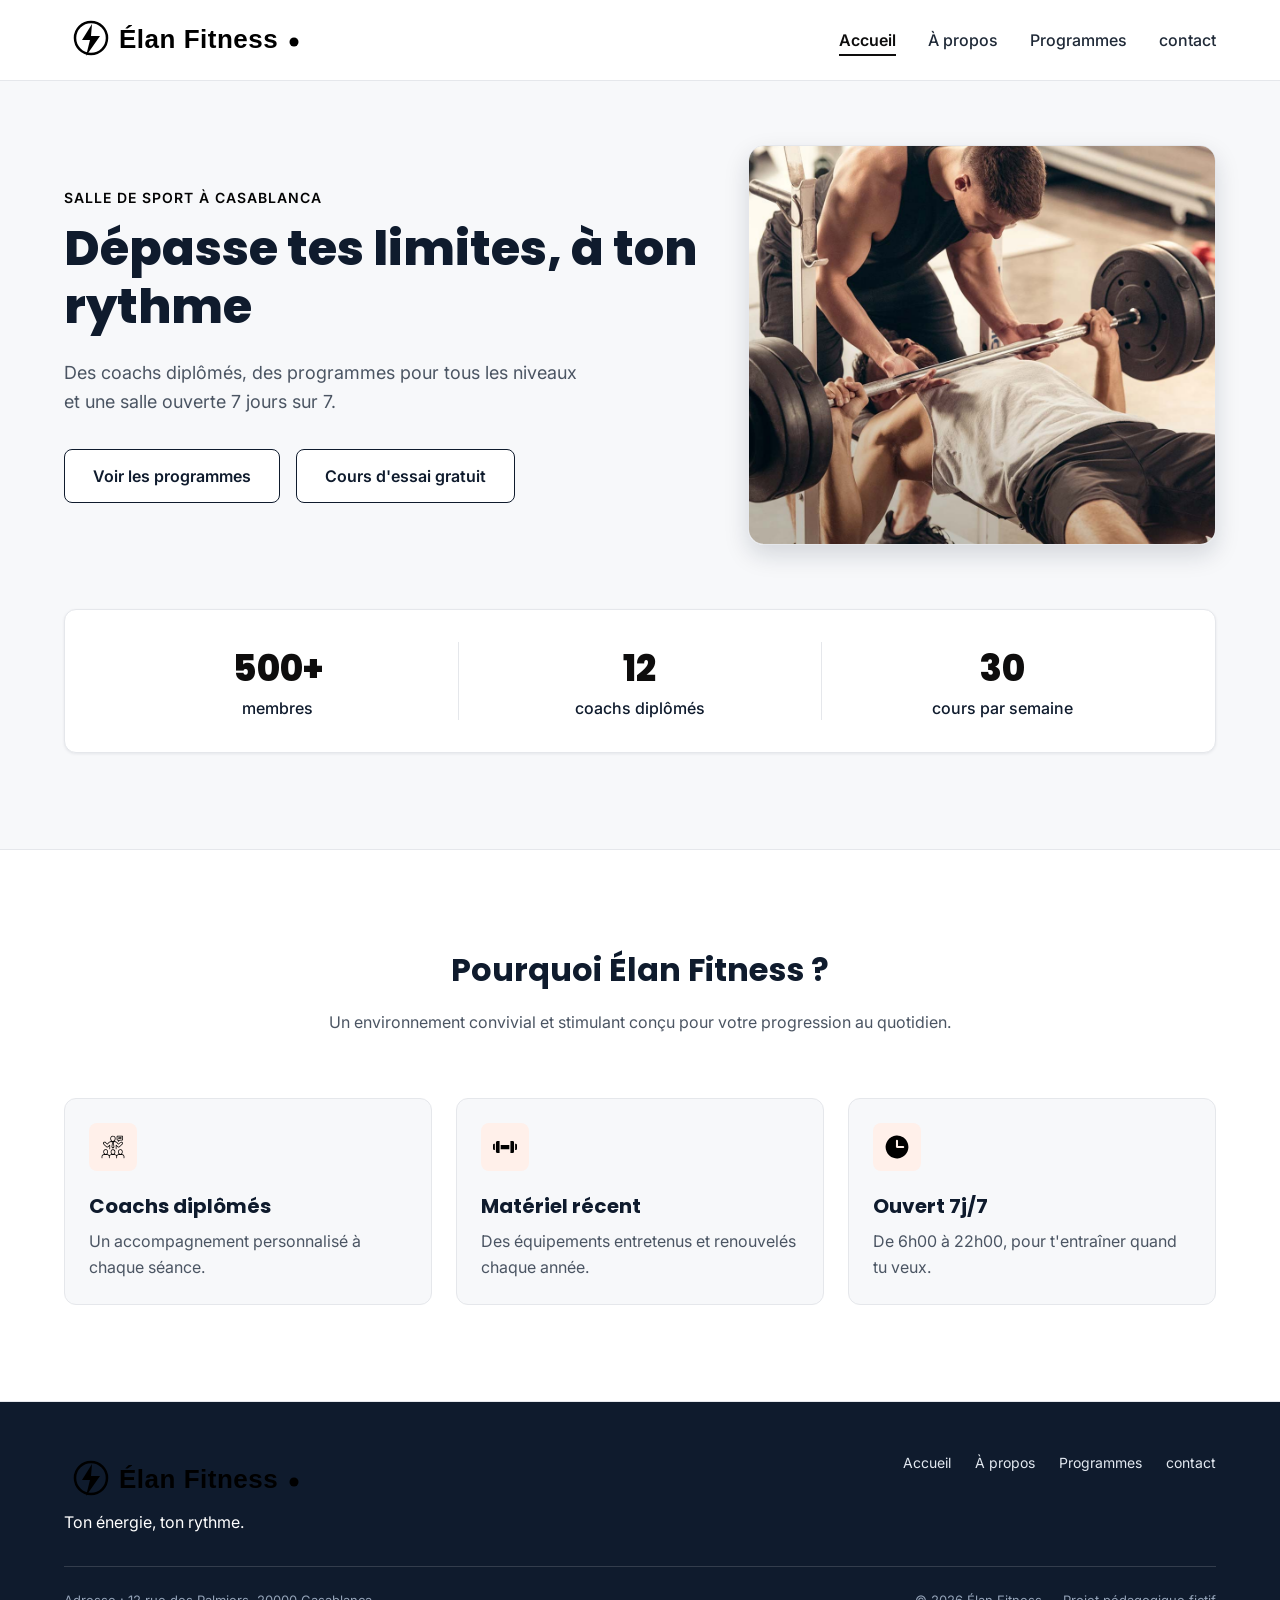
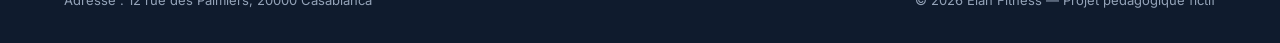
==== index.html @ d227dea6 "animation edit all page" ====
<!DOCTYPE html>
<html lang="fr">
<head>
  <meta charset="UTF-8">
  <meta name="viewport" content="width=device-width, initial-scale=1.0">
  <meta name="description" content="Élan Fitness, salle de sport à Casablanca : musculation, yoga, cardio et boxe fitness avec des coachs diplômés. Réservez votre cours d'essai gratuit.">
  <title>Élan Fitness | Salle de sport à Casablanca</title>
  <link rel="icon" href="img/logo.svg">

  <link rel="preconnect" href="https://fonts.googleapis.com">
  <link rel="preconnect" href="https://fonts.gstatic.com" crossorigin>
  <link href="https://fonts.googleapis.com/css2?family=Inter:wght@400;500;600&family=Poppins:wght@600;700;800&display=swap" rel="stylesheet">

  <link rel="stylesheet" href="style.css">
</head>

<body>


  <header class="en-tete">
    <div class="conteneur en-tete-contenu">
      <a target = "#accueil" href ="index.html" class="logo-link">
      <img src="img/logo.svg">
      

         <nav aria-label="Navigation principale">
        <ul class="menu">
          <li><a target = "#accueil" href ="index.html" class="lien-actif">Accueil</a></li>
          <li><a target = "#a-propos" href ="propos.html" >À propos</a></li>
          <li><a target="_blank"  href="programmes.html" >Programmes</a></li>
          <li><a target = "#contact" href ="contact.html" >contact</a></li>
        </ul>
      </nav>
    </div>
  </header>

  <main>

    <section id="accueil" class="hero">
      <div class="conteneur">

        <div class="hero-contenu">
          <div class="hero-texte">
            <p class="sur-titre">Salle de sport à Casablanca</p>
            <h1>Dépasse tes limites, à ton rythme</h1>
            <p class="hero-description">
              Des coachs diplômés, des programmes pour tous les niveaux et une salle ouverte 7 jours sur 7.
            </p>
            <div class="boutons">
              <a target = "#programmes" href ="programmes.html" class="bouton bouton-principal">Voir les programmes</a>
              <a target = "#contact" href ="contact.html" class="bouton bouton-secondaire">Cours d'essai gratuit</a>
            </div>
          </div>

          <img class="hero-image" src="img/hero.jpg" alt="Des personnes s'entraînent dans une salle de sport lumineuse à Casablanca">
        </div>

        <div class="chiffres">
          <div class="chiffre">
            <p class="chiffre-nombre">500+</p>
            <p>membres</p>
          </div>
          <div class="chiffre">
            <p class="chiffre-nombre">12</p>
            <p>coachs diplômés</p>
          </div>
          <div class="chiffre">
            <p class="chiffre-nombre">30</p>
            <p>cours par semaine</p>
          </div>
        </div>

      </div>
    </section>

    <section class="section section-blanche">
      <div class="conteneur">

        <div class="section-titre">
          <h2>Pourquoi Élan Fitness ?</h2>
          <p>Un environnement convivial et stimulant conçu pour votre progression au quotidien.</p>
        </div>

        <div class="cartes">
          <article class="carte carte-avantage">
            <div class="icone"><img src="img/icone-coach.svg" alt=""></div>
            <h3>Coachs diplômés</h3>
            <p>Un accompagnement personnalisé à chaque séance.</p>
          </article>

          <article class="carte carte-avantage">
            <div class="icone"><img src="img/icone-materiel.svg" alt=""></div>
            <h3>Matériel récent</h3>
            <p>Des équipements entretenus et renouvelés chaque année.</p>
          </article>

          <article class="carte carte-avantage">
            <div class="icone"><img src="img/icone-horloge.svg" alt=""></div>
            <h3>Ouvert 7j/7</h3>
            <p>De 6h00 à 22h00, pour t'entraîner quand tu veux.</p>
          </article>
        </div>

      </div>
    </section>

  </main>

  <footer class="pied-de-page">
    <div class="conteneur">

      <div class="pied-haut">
        <div>
      
      <p target = "#accueil" href ="index.html" class="logo-link">
      <img src="img/logo.svg" alt="Élan Fitness"class="logo-footer"
          class="slogan">Ton énergie, ton rythme.</p>
        </div>

        <nav aria-label="Navigation du pied de page">
          <ul class="menu menu-pied">
          <li><a target = "#accueil" href ="index.html" >Accueil</a></li>
          <li><a target = "#a-propos" href ="propos.html" >À propos</a></li>
          <li><a target = "#programmes" href ="programmes.html" >Programmes</a></li>
          <li><a target = "#contact" href ="contact.html" >contact</a></li>
          </ul>
        </nav>
      </div>

      <div class="pied-bas">
        <p>Adresse : 12 rue des Palmiers, 20000 Casablanca</p>
        <p>&copy; 2026 Élan Fitness — Projet pédagogique fictif</p>
      </div>

    </div>
  </footer>

</body>
</html>
---- style.css ----
* {
  box-sizing: border-box;
  margin: 0;
  padding: 0;
}

html {
  scroll-behavior: smooth;
}

body {
  font-family: 'Inter', Arial, sans-serif;
  font-size: 16px;
  line-height: 1.5;
  color: #1F2937;
  background-color: #F7F8FA;
}

h1, h2, h3, h4 {
  font-family: 'Poppins', Arial, sans-serif;
  color: #0F1B2D;
}

a {
  color: inherit;
  text-decoration: none;
}

ul {
  list-style: none;
}

img {
  display: block;
  max-width: 100%;
}

a:focus-visible,
button:focus-visible {
  outline: 3px solid #0b0b0b;
  outline-offset: 2px;
}

.conteneur {
  width: 100%;
  max-width: 1200px;
  margin: 0 auto;
  padding: 0 24px;
}

.section {
  padding: 96px 0;
}

.section-blanche {
  background-color: #FFFFFF;
  border-top: 1px solid #E5E7EB;
  border-bottom: 1px solid #E5E7EB;
}

.section-titre {
  max-width: 640px;
  margin: 0 auto 64px;
  text-align: center;
}

.section-titre h2 {
  font-size: 32px;
  margin-bottom: 16px;
}

.section-titre h3 {
  font-size: 26px;
  margin-bottom: 12px;
}

.section-titre p {
  color: #4B5563;
}

.sur-titre {
  font-size: 14px;
  font-weight: 600;
  color: #030303;
  text-transform: uppercase;
  letter-spacing: 1px;
  margin-bottom: 12px;
}

.bouton {
  display: inline-block;
  padding: 14px 28px;
  border-radius: 8px;
  font-size: 16px;
  font-weight: 600;
  text-align: center;
  cursor: pointer;
  transition: 150ms ease;
  
}

.bouton-principal {
  background-color: #FFFFFF;
  border: 1px solid #0F1B2D;
  color: #0F1B2D;


}

.bouton-principal:hover {
  background-color: #000000;
  color: #FFFFFF
}

.bouton-secondaire {
  background-color: #FFFFFF;
  border: 1px solid #0F1B2D;
  color: #0F1B2D;
}

.bouton-secondaire:hover {
  background-color: #000000;
  color: #FFFFFF
}

.cartes {
  display: flex;
  gap: 24px;
}

.carte {
  flex: 1;
  background-color: #FFFFFF;
  border: 1px solid #E5E7EB;
  border-radius: 12px;
  box-shadow: 0 1px 3px rgba(15, 27, 45, 0.08);
}
.carte:hover {
  scale: 1.1;
}

.icone {
  width: 48px;
  height: 48px;
  background-color: #FFF0EA;
  border-radius: 8px;
  display: flex;
  align-items: center;
  justify-content: center;
}

.icone img {
  width: 24px;
  height: 24px;
}

.icone-petite {
  width: 32px;
  height: 32px;
  border-radius: 50%;
}

.icone-petite img {
  width: 16px;
  height: 16px;
}

.en-tete {
  position: sticky;
  top: 0;
  z-index: 10;
  background-color: #FFFFFF;
  border-bottom: 1px solid #E5E7EB;
}

.en-tete-contenu {
  height: 80px;
  display: flex;
  align-items: center;
  justify-content: space-between;
}

.logo {
  display: flex;
  align-items: center;
  font-family: 'Poppins', Arial, sans-serif;
  font-size: 24px;
  font-weight: 700;
  color: #0F1B2D;
}

.logo::after {
  content: "";
  width: 10px;
  height: 10px;
  margin-left: 8px;
  background-color: #000000;
  border-radius: 50%;
}

.menu {
  display: flex;
  gap: 32px;
}

.menu a {
  font-weight: 500;
  padding-bottom: 4px;
  border-bottom: 2px solid transparent;
}

.menu a:hover {
  color: #0e0d0d;
}

.menu .lien-actif {
  color: #0e0d0d;
  font-weight: 600;
  border-bottom-color: #0e0d0d;
}

.hero {
  padding: 64px 0 96px;
}

.hero-contenu {
  display: flex;
  align-items: center;
  gap: 32px;
}

.hero-texte {
  flex: 7;
}

.hero-texte h1 {
  font-size: 48px;
  font-weight: 800;
  line-height: 1.2;
  margin-bottom: 24px;
}

.hero-description {
  max-width: 520px;
  font-size: 18px;
  line-height: 1.6;
  color: #4B5563;
  margin-bottom: 32px;
}

.boutons {
  display: flex;
  flex-wrap: wrap;
  gap: 16px;
}

.hero-image {
  flex: 5;
  min-width: 0;
  height: 400px;
  object-fit: cover;
  border-radius: 16px;
  border: 1px solid #E5E7EB;
  box-shadow: 0 10px 25px rgba(15, 27, 45, 0.15);
}

.chiffres {
  display: flex;
  margin-top: 64px;
  padding: 32px;
  background-color: #FFFFFF;
  border: 1px solid #E5E7EB;
  border-radius: 12px;
  box-shadow: 0 1px 3px rgba(15, 27, 45, 0.08);
}
.chiffres:hover {
  scale: 1.10;
}

.chiffre {
  flex: 1;
  text-align: center;
  font-weight: 500;
  color: #0F1B2D;
}

.chiffre + .chiffre {
  border-left: 1px solid #E5E7EB;
}

.chiffre-nombre {
  font-family: 'Poppins', Arial, sans-serif;
  font-size: 36px;
  font-weight: 800;
  color: #0e0d0d;
}

.carte-avantage {
  padding: 24px;
  background-color: #F7F8FA;
  box-shadow: none;
}

.carte-avantage .icone {
  margin-bottom: 20px;
}

.carte-avantage h3 {
  font-size: 20px;
  margin-bottom: 8px;
}

.carte-avantage p {
  color: #4B5563;
  line-height: 1.6;
}

.apropos-contenu {
  display: flex;
  align-items: center;
  gap: 64px;
}

.apropos-texte {
  flex: 7;
}

.apropos-texte h2 {
  font-size: 36px;
  line-height: 1.2;
  margin-bottom: 20px;
}

.apropos-texte p {
  color: #4B5563;
  line-height: 1.7;
  margin-bottom: 16px;
}

.valeurs {
  display: flex;
  gap: 16px;
  margin-top: 32px;
}

.valeur {
  flex: 1;
  display: flex;
  align-items: center;
  gap: 12px;
  padding: 12px 16px;
  background-color: #FFFFFF;
  border: 1px solid #E5E7EB;
  border-radius: 12px;
  font-family: 'Poppins', Arial, sans-serif;
  font-size: 14px;
  font-weight: 600;
  color: #0F1B2D;
}
.valeur:hover {
scale: 1.15;

}

.apropos-image {
  flex: 5;
  min-width: 0;
  height: 360px;
  object-fit: cover;
  border-radius: 16px;
  box-shadow: 0 10px 25px rgba(15, 27, 45, 0.15);
}

.carte-programme {
  display: flex;
  flex-direction: column;
  overflow: hidden;
}


.carte-programme > img {
  width: 100%;
  height: 200px;
  object-fit: cover;
}

.programme-corps {
  flex: 1;
  display: flex;
  flex-direction: column;
  padding: 20px;
}

.programme-corps h3 {
  font-size: 20px;
  margin-bottom: 8px;
}

.programme-corps p {
  font-size: 15px;
  color: #4B5563;
}

.etiquette {
  align-self: flex-start;
  padding: 4px 10px;
  margin-bottom: 12px;
  border-radius: 6px;
  font-size: 12px;
  font-weight: 600;
}

.etiquette-orange {
  background-color: #FFEDE5;
  color: #0e0d0d;
}

.etiquette-bleue {
  background-color: #DBEAFE;
  color: #1D4ED8;
}

.etiquette-verte {
  background-color: #D1FAE5;
  color: #047857;
}


.programme-corps .duree {
  display: flex;
  align-items: center;
  gap: 8px;
  margin-top: auto;
  padding-top: 16px;
  border-top: 1px solid #E5E7EB;
  font-size: 13px;
  font-weight: 600;
  color: #0F1B2D;
}

.programme-corps h3 + p {
  margin-bottom: 16px;
}

.duree img {
  width: 16px;
  height: 16px;
}

.formules {
  margin-top: 96px;
}

.formule {
  position: relative;
  display: flex;
  flex-direction: column;
  padding: 28px;
}

.formule h4 {
  font-size: 20px;
}

.prix {
  margin: 8px 0 16px;
  font-family: 'Poppins', Arial, sans-serif;
  font-size: 30px;
  font-weight: 800;
  color: #0e0d0d;
}

.prix span {
  font-family: 'Inter', Arial, sans-serif;
  font-size: 16px;
  font-weight: 500;
  color: #4B5563;
}

.prix-note {
  margin: -8px 0 16px;
  font-size: 13px;
  color: #4B5563;
}

.formule-liste {
  flex: 1;
  margin-bottom: 24px;
}

.formule-liste li {
  padding-left: 28px;
  margin-bottom: 12px;
  font-size: 15px;
  background-image: url('img/icone-check.svg');
  background-repeat: no-repeat;
  background-position: left center;
  background-size: 16px;
}

.formule .bouton {
  display: block;
}

.formule-populaire {
  border: 2px solid #0e0d0d;
  box-shadow: 0 10px 25px rgba(255, 107, 44, 0.2);
}

.badge-populaire {
  position: absolute;
  top: -14px;
  left: 50%;
  transform: translateX(-50%);
  padding: 4px 14px;
  background-color: #0e0d0d;
  border-radius: 999px;
  font-size: 12px;
  font-weight: 700;
  text-transform: uppercase;
  color: #FFFFFF;
}

.pied-de-page {
  padding: 48px 0 32px;
  background-color: #0F1B2D;
  color: #FFFFFF;
}

.pied-haut {
  display: flex;
  justify-content: space-between;
  align-items: flex-start;
  padding-bottom: 32px;
  border-bottom: 1px solid rgba(255, 255, 255, 0.15);
}

.logo-clair {
  color: #FFFFFF;
}

.slogan {
  margin-top: 8px;
  font-size: 14px;
  font-style: italic;
  color: #CBD5E1;
}

.menu-pied {
  gap: 24px;
}

.menu-pied a {
  font-size: 14px;
  font-weight: 400;
  color: #E2E8F0;
}

.pied-bas {
  display: flex;
  justify-content: space-between;
  margin-top: 24px;
  font-size: 13px;
  color: #94A3B8;
}
@media only screen and (max-width: 800px) {
  .container {
    width: 90%;
  }

  .contact-box {
    flex-direction: column;
  }

  .contact-left, 
  .contact-right {
    width: 100%;
  }
}


@media (max-width: 992px) {
  .hero-contenu,
  .apropos-contenu,
  .cartes,
  .valeurs {
    flex-direction: column;
    gap: 24px;
  }

  .chiffres {
    flex-direction: column;
    gap: 16px;
  }

  .chiffre + .chiffre {
    border-left: none;
    border-top: 1px solid #E5E7EB;
    padding-top: 16px;
  }

  .pied-haut,
  .pied-bas {
    flex-direction: column;
    align-items: center;
    text-align: center;
    gap: 16px;
  }
.en-tete-contenu {
  height: auto !important;
  padding: 14px 20px;
  flex-direction: column;
  gap: 12px;
}
.menu {
  flex-wrap: wrap;
  justify-content: center;
  gap: 10px 16xp;
}
}
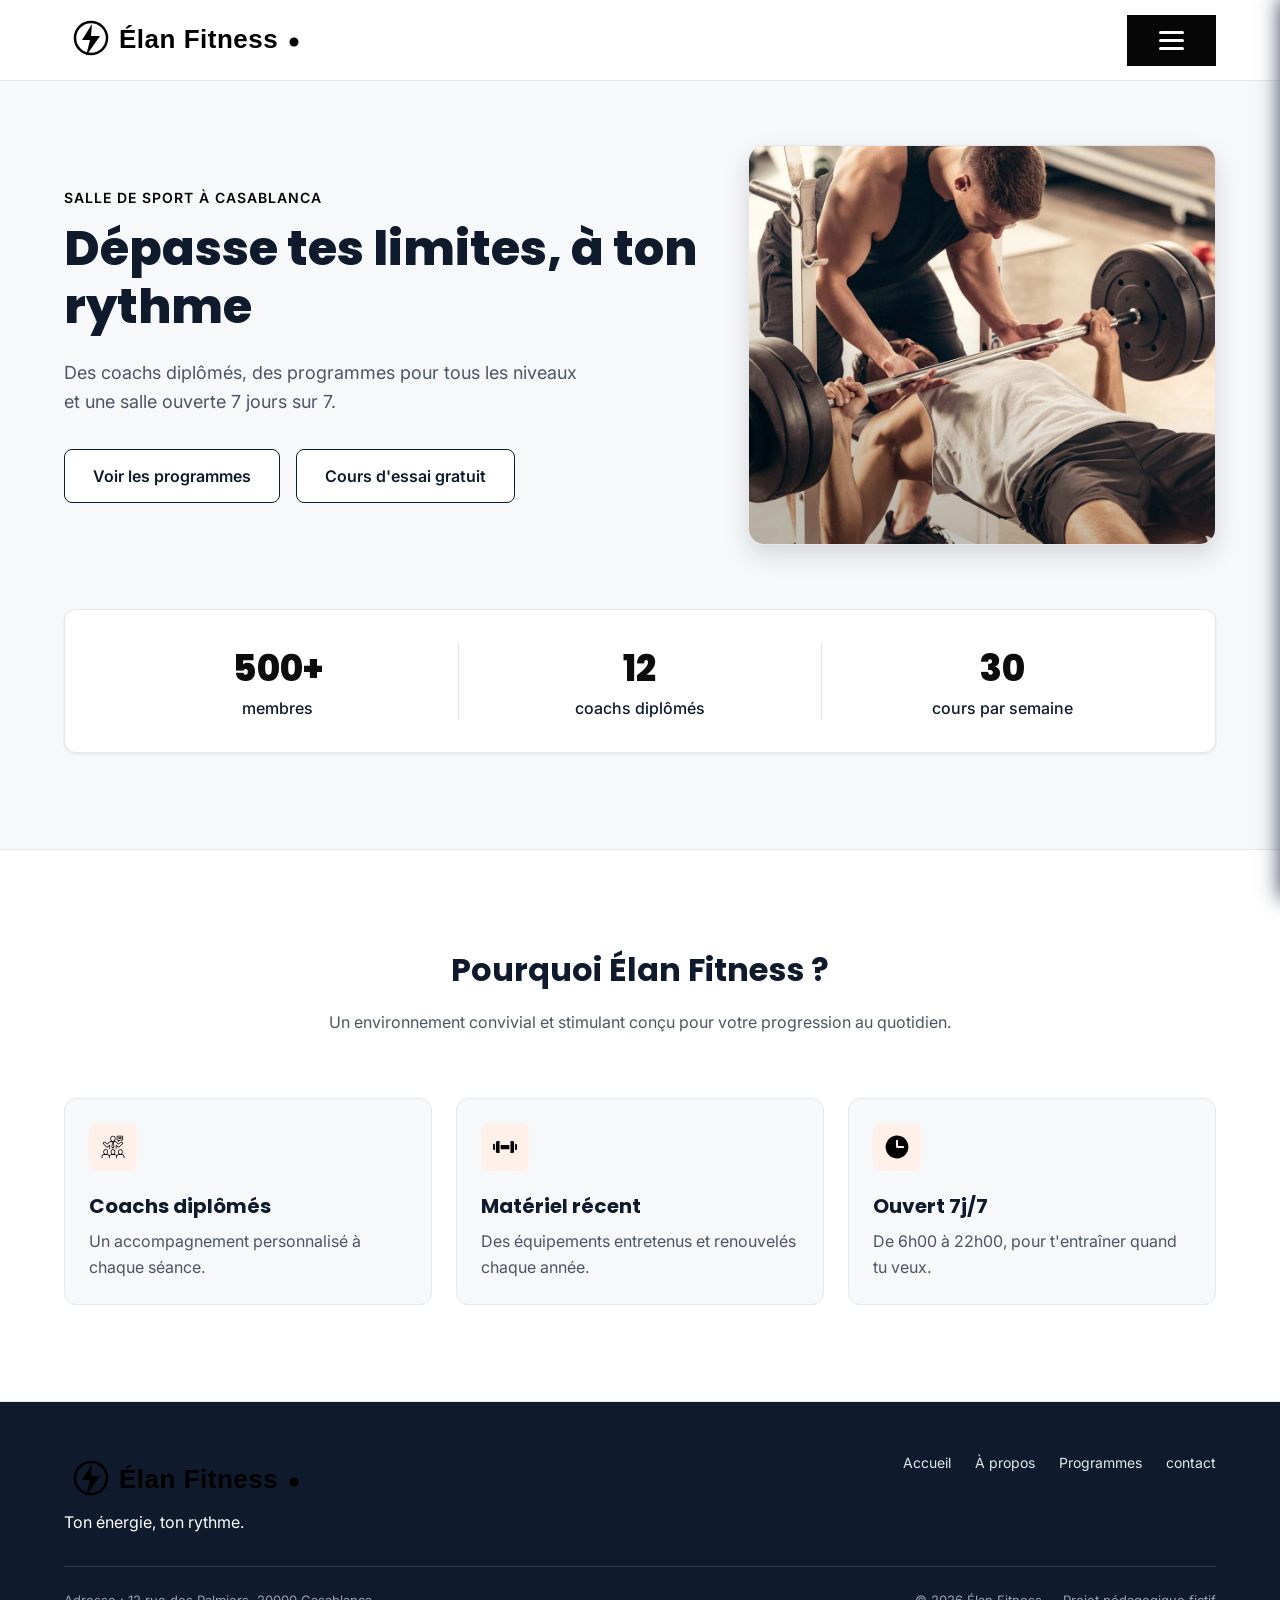
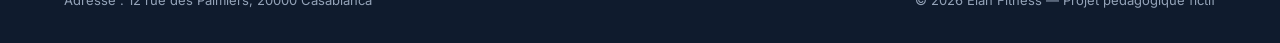
==== commit 3986fd17: "burger menu" ====
--- a/index.html
+++ b/index.html
@@ -22,15 +22,25 @@
       <a target = "#accueil" href ="index.html" class="logo-link">
       <img src="img/logo.svg">
       
+      
 
-         <nav aria-label="Navigation principale">
-        <ul class="menu">
-          <li><a target = "#accueil" href ="index.html" class="lien-actif">Accueil</a></li>
-          <li><a target = "#a-propos" href ="propos.html" >À propos</a></li>
-          <li><a target="_blank"  href="programmes.html" >Programmes</a></li>
-          <li><a target = "#contact" href ="contact.html" >contact</a></li>
-        </ul>
-      </nav>
+         <nav  class="navbar">
+  
+
+  <ul class="nav-menu">
+    <li><a href="index.html">accueil</a></li>
+    <li><a href="propos.html">propos</a></li>
+    <li><a href="programmes.html">programme</a></li>
+    <li><a href="contact.html">contact</a></li>
+  </ul>
+
+  <div class="hamburger">
+    <span class="bar"></span>
+    <span class="bar"></span>
+    <span class="bar"></span>
+  </div>
+</nav>
+     
     </div>
   </header>
 
@@ -134,6 +144,21 @@
 
     </div>
   </footer>
+  <script>
+const hamburger = document.querySelector(".hamburger");
+const navMenu = document.querySelector(".nav-menu");
 
+hamburger.addEventListener("click", () => {
+  hamburger.classList.toggle("active");
+  navMenu.classList.toggle("active");
+});
+
+document.querySelectorAll(".nav-menu a").forEach(link => {
+  link.addEventListener("click", () => {
+    hamburger.classList.remove("active");
+    navMenu.classList.remove("active");
+  });
+});
+</script>
 </body>
 </html>
--- a/style.css
+++ b/style.css
@@ -108,8 +108,10 @@
 }
 
 .bouton-principal:hover {
-  background-color: #000000;
-  color: #FFFFFF
+  box-shadow: 0 0 20px rgba(8, 26, 58, 0.8);
+  transform: translateY(-2px);
+  background-color: #171616;
+  color: #ffffff;
 }
 
 .bouton-secondaire {
@@ -119,8 +121,10 @@
 }
 
 .bouton-secondaire:hover {
-  background-color: #000000;
-  color: #FFFFFF
+  box-shadow: 0 0 20px rgba(8, 26, 58, 0.8);
+  transform: translateY(-2px);
+  background-color: #171616;
+  color: #ffffff;
 }
 
 .cartes {
@@ -618,3 +622,89 @@
   gap: 10px 16xp;
 }
 }
+* {
+  box-sizing: border-box;
+  margin: 0;
+  padding: 0;
+}
+
+.navbar {
+  display: flex;
+  justify-content: space-between;
+  align-items: center;
+  padding: 1rem 2rem;
+  background-color: #060606;
+  position: relative;
+
+}
+
+.logo {
+  color: #fff;
+  font-size: 1.5rem;
+  font-weight: bold;
+}
+
+.hamburger {
+  display: flex;
+  flex-direction: column;
+  gap: 5px;
+  cursor: pointer;
+  z-index: 100;
+  background-color: #000000;
+}
+
+.bar {
+  width: 25px;
+  height: 3px;
+  background-color: rgb(253, 251, 251);
+  border-radius: 2px;
+  transition: 0.3s;
+  
+}
+
+.nav-menu {
+  position: fixed;
+  top: 0;
+  right: -300px;
+  width: 300px;
+  height: 100vh;
+  background-color: #000000;
+  display: flex;
+  flex-direction: column;
+  align-items: center;
+  justify-content: center;
+  gap: 25px;
+  list-style: none;
+  transition: 0.3s ease-in-out;
+  box-shadow: -5px 0 15px rgba(91, 88, 88, 0.5);
+  z-index: 99;
+  box-shadow: 0 0 20px rgba(8, 26, 58, 0.8);
+  transform: translateY(-2px);
+}
+
+.nav-menu.active {
+  right: 0;
+}
+
+.nav-menu a {
+  color: white;
+  text-decoration: none;
+  font-size: 1.2rem;
+  transition: 0.2s;
+}
+
+.nav-menu a:hover {
+  color: #00adb5;
+}
+
+.hamburger.active .bar:nth-child(2) {
+  opacity: 0;
+}
+
+.hamburger.active .bar:nth-child(1) {
+  transform: translateY(8px) rotate(45deg);
+}
+
+.hamburger.active .bar:nth-child(3) {
+  transform: translateY(-8px) rotate(-45deg);
+}
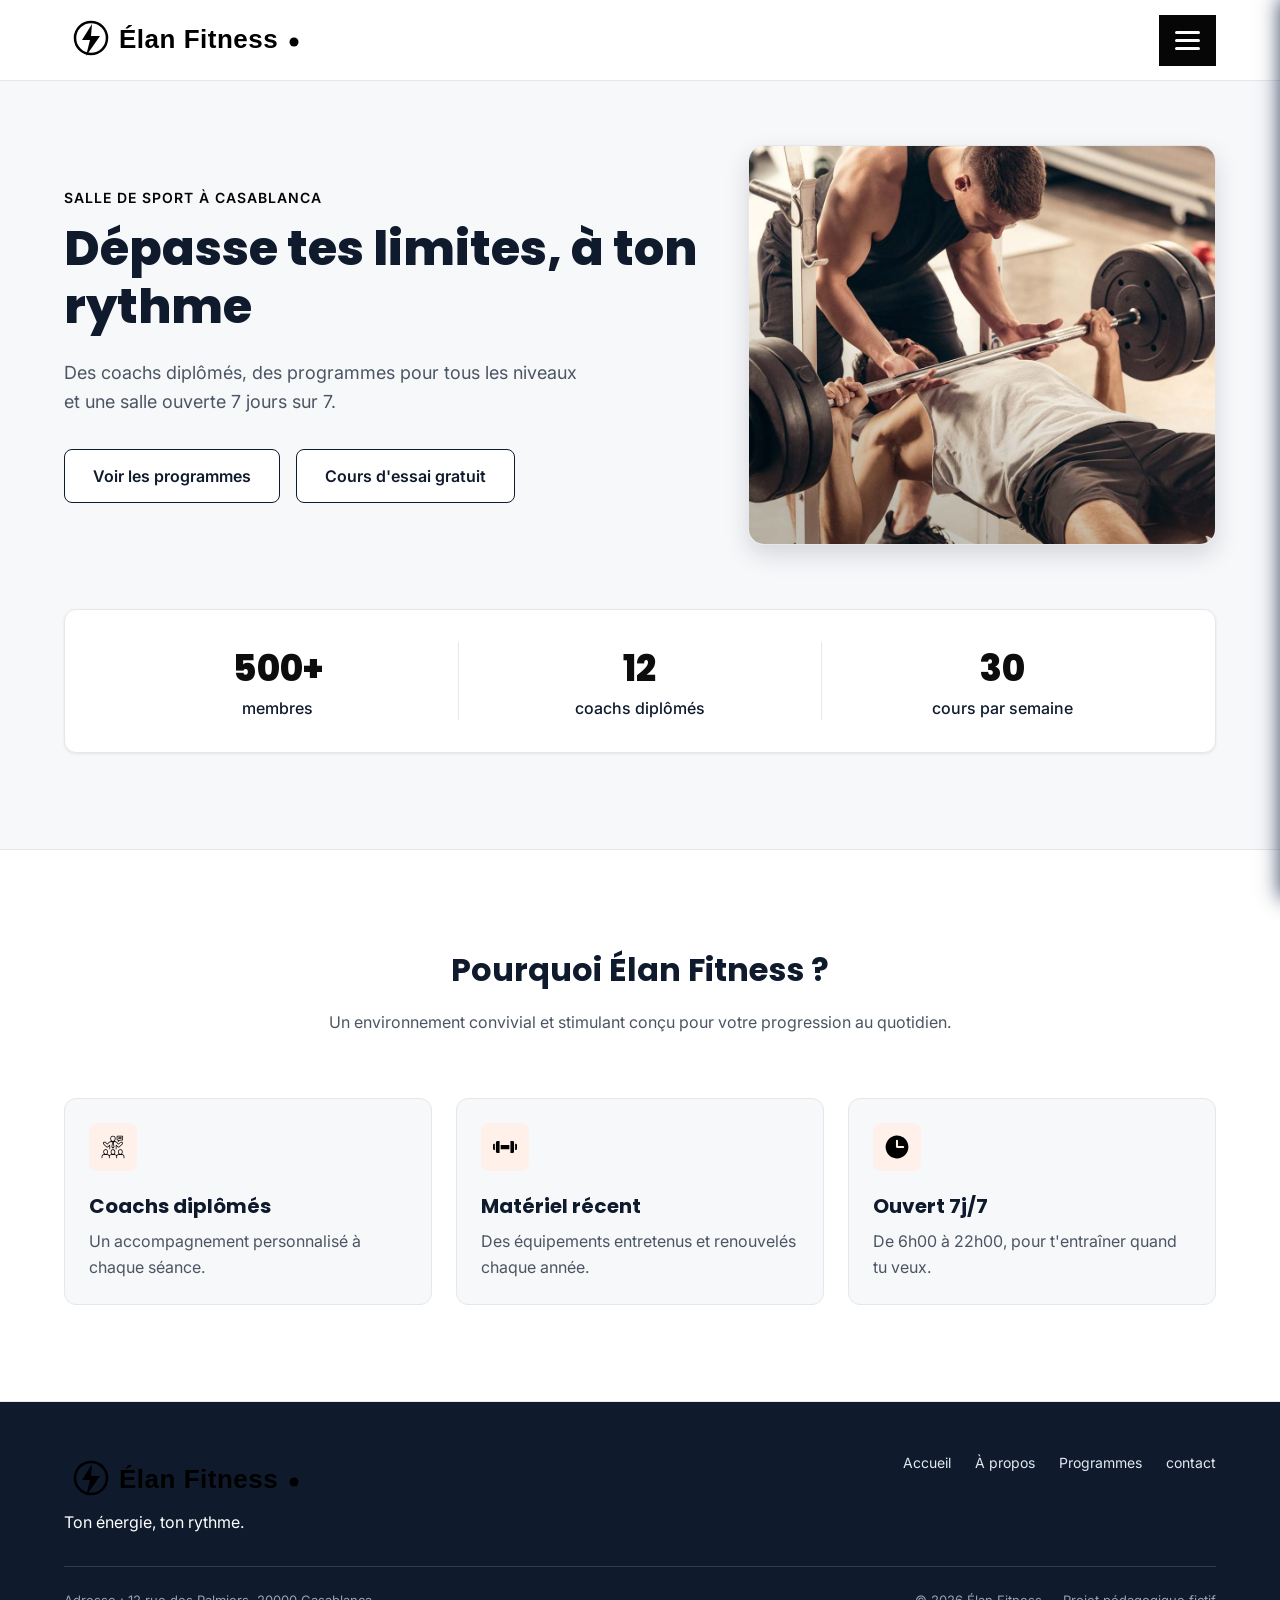
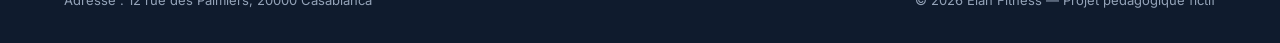
==== commit 0544a9a6: "fix burger menu" ====
--- a/index.html
+++ b/index.html
@@ -24,14 +24,14 @@
       
       
 
-         <nav  class="navbar">
+          <nav  class="navbar">
   
 
   <ul class="nav-menu">
-    <li><a href="index.html">accueil</a></li>
-    <li><a href="propos.html">propos</a></li>
-    <li><a href="programmes.html">programme</a></li>
-    <li><a href="contact.html">contact</a></li>
+    <li><a target="_blank" href="index.html">accueil</a></li>
+    <li><a target="_blank" href="propos.html">propos</a></li>
+    <li><a target="_blank" href="programmes.html">programme</a></li>
+    <li><a target="_blank" href="contact.html">contact</a></li>
   </ul>
 
   <div class="hamburger">
--- a/style.css
+++ b/style.css
@@ -622,6 +622,7 @@
   gap: 10px 16xp;
 }
 }
+
 * {
   box-sizing: border-box;
   margin: 0;
@@ -632,7 +633,7 @@
   display: flex;
   justify-content: space-between;
   align-items: center;
-  padding: 1rem 2rem;
+  padding: 1rem 1rem;
   background-color: #060606;
   position: relative;
 
